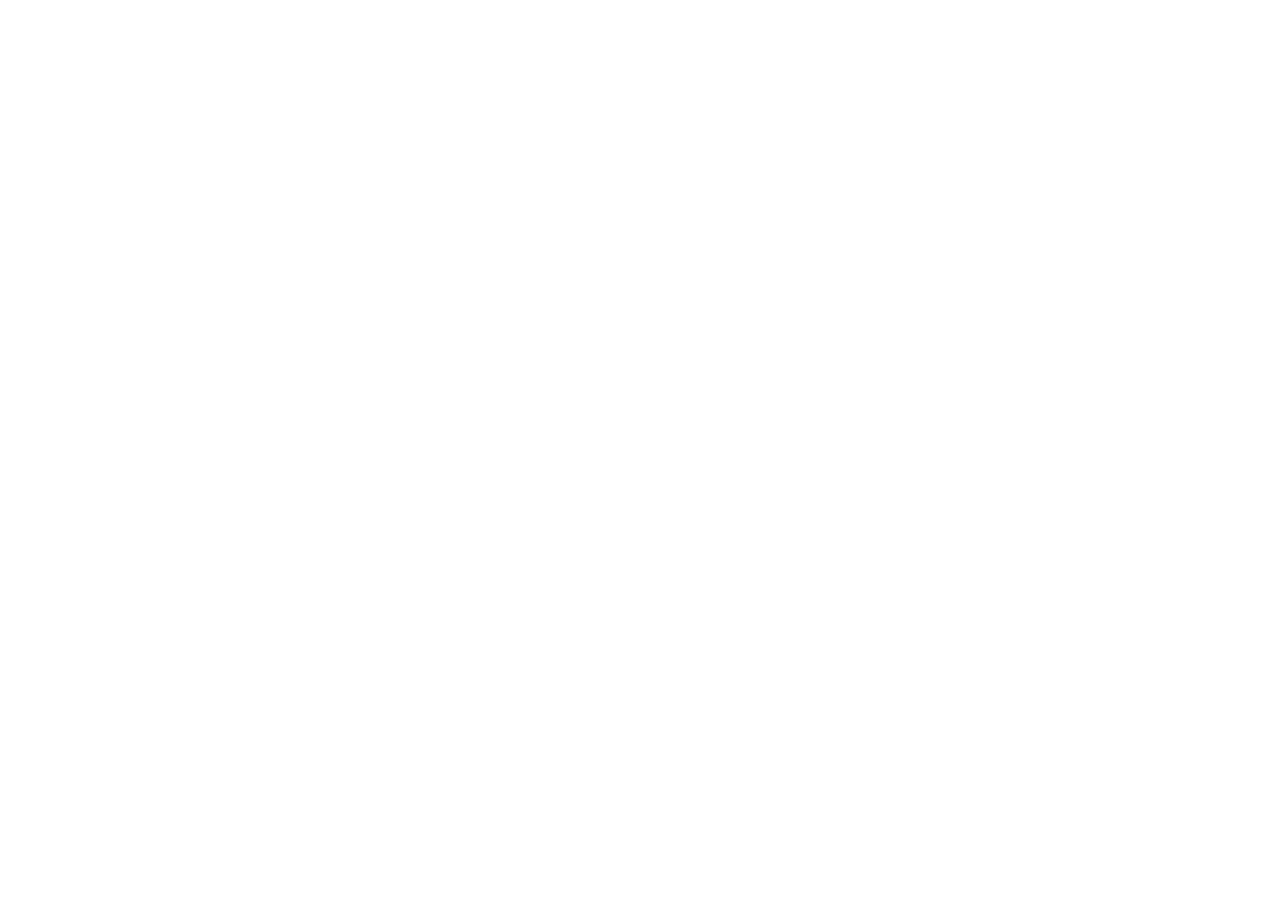
==== porfolio.html @ 5bcb6f86 "up" ====
<!DOCTYPE html>
<html lang="en">
  <head>
    <meta charset="UTF-8" />
    <meta http-equiv="X-UA-Compatible" content="IE=edge" />
    <meta name="viewport" content="width=device-width, initial-scale=1.0" />
    <link rel="preconnect" href="https://fonts.googleapis.com" />
    <link rel="preconnect" href="https://fonts.gstatic.com" crossorigin />
    <link
      href="https://fonts.googleapis.com/css2?family=Roboto:wght@400;500;700&family=Raleway:wght@800&display=swap"
      rel="stylesheet"
    />
    <link
      rel="stylesheet"
      href="https://cdn.jsdelivr.net/npm/modern-normalize@1.1.0/modern-normalize.min.css"
    />
    <link rel="stylesheet" href="./css/styles.css" />
    <title>Effective Solutions for Your Business</title>
  </head>
</html>
---- css/styles.css ----
:root {
  --primary-font: 'Roboto', sans-serif;
  --secondary-font: 'Raleway', sans-serif;
  --primary-background-color: #ffffff;
  --secondary-background-color: #4d5ae5;
  --primary-text-color: #434455;
  --secondary-text-color: #2e2f42;
  --primary-button-color: #4d5ae5;
  --primary-button-background-color: #f4f4fd;
}

h1,
h2,
h3,
p {
  margin-top: 0;
  margin-bottom: 0;
}

ul {
  margin-top: 0;
  margin-bottom: 0;
  padding-left: 0;
}

img {
  display: block;
}

body {
  font-family: var(--primary-font);
  background-color: var(--primary-background-color);
  color: var(--primary-text-color);
}

.list {
  list-style: none;
}

.link {
  text-decoration: none;
}

.container {
  width: 1158px;
  margin-left: auto;
  margin-right: auto;
  padding: 0 15px;
}

.section {
  padding-top: 120px;
  padding-bottom: 120px;
}

.dark-theme {
  color: #ffffff;
}

.light-theme {
  color: #2e2f42;
}

.visually-hidden {
  position: absolute;
  width: 1px;
  height: 1px;
  margin: -1px;
  border: 0;
  padding: 0;
  white-space: nowrap;
  clip-path: inset(100%);
  clip: rect(0 0 0 0);
  overflow: hidden;
}

.header {
  border-bottom: 1px solid #e7e9fc;
}

.header-container {
  display: flex;
  align-items: center;
  justify-content: space-between;
  padding-top: 24px;
  padding-bottom: 24px;
}

.navi-container {
  display: flex;
  align-items: center;
}

.link-logo {
  margin-right: 76px;
}

.list-container {
  display: flex;
  align-items: center;
}

.navi-list:not(:last-child) {
  margin-right: 40px;
}

.list-contacts-container {
  display: flex;
  align-items: center;
  margin-left: auto;
}

.contacts-list-item:not(:last-child) {
  margin-right: 40px;
}

.logo {
  font-family: var(--secondary-font);
  color: #4d5ae5;
}

.navi-list-item {
  display: block;
  color: var(--secondary-text-color);
  font-weight: 500;
  font-size: 16px;
  line-height: 1.5;
  letter-spacing: 0.02em;
}

.navi-list-item .link:hover,
.navi-list-item .link:focus {
  color: #404bbf;
}

.contacts {
  font-style: normal;
}

.contacts-search .link {
  font-weight: 400;
  font-size: 16px;
  line-height: 1.5;
  letter-spacing: 0.02em;
  color: #434455;
}

.contacts-search:hover,
.contacts-search:focus {
  color: #404bbf;
}

.section-main {
  background: #2e2f42;
  padding: 188px 0;
}

.hero-container {
  text-align: center;
  margin: 0 auto;
}

.main-title {
  font-weight: 700;
  font-size: 56px;
  line-height: 1.07;
  letter-spacing: 0.02em;
  text-align: center;
  max-width: 496px;
  margin: 0 auto 48px auto;
}

.main-title:hover,
.main-title:focus {
  background-color: #404bbf;
  cursor: pointer;
}

.button {
  margin: auto;
  min-width: 169px;
  min-height: 56px;
  border: none;
  padding: 16px 32px 16px 32px;
  text-align: center;
  box-shadow: 0px 4px 4px rgba(0, 0, 0, 0.15);
  border-radius: 4px;
  font-family: inherit;
  font-weight: 500;
  font-size: 16px;
  line-height: 1.5;
  letter-spacing: 0.04em;
  color: #ffffff;
  background-color: #4d5ae5;
  cursor: pointer;
}

.button:hover,
.button:focus {
  background-color: #404bbf;
}

.subtitle-container {
  display: flex;
  justify-content: space-between;
  gap: 24px;
}

.subtitle-list {
  width: calc(100% - 72px / 4);
}

.subtitle-features {
  font-weight: 500;
  font-size: 20px;
  line-height: 1.2;
  letter-spacing: 0.02em;
  color: #2e2f42;
  margin-bottom: 8px;
}

.description {
  font-size: 16px;
  line-height: 1.5;
  letter-spacing: 0.02em;
  color: #434455;
}

.image-section {
  padding-top: 0;
}

.list-wrapper {
  display: flex;
  gap: 24px;
}

.wrapper-item {
  flex-basis: calc(100% - 48px / 3);
}

.image-title {
  font-weight: 700;
  font-size: 36px;
  line-height: 1.11;
  text-align: center;
  letter-spacing: 0.02em;
  text-transform: capitalize;
  color: var(--secondary-text-color);
  margin-bottom: 72px;
  text-align: center;
}

.team-section {
  background-color: #f4f4fd;
}

.team-title {
  font-size: 36px;
  line-height: 1.11;
  text-align: center;
  letter-spacing: 0.02em;
  text-transform: capitalize;
  color: var(--secondary-text-color);
  margin-bottom: 72px;
  text-align: center;
}

.team-container {
  display: flex;
  gap: 24px;
}

.team-list-container {
  padding: 32px 16px;
  text-align: center;
}

.team-list {
  background-color: #ffffff;
  flex-basis: calc(100% - 72px / 4);
  border-radius: 0px 0px 4px 4px;
}

.employee-name {
  font-weight: 500;
  font-size: 20px;
  line-height: 1.2;
  letter-spacing: 0.02em;
  margin-bottom: 8px;
  color: var(--secondary-text-color);
}

.employee-position {
  font-weight: 400;
  font-size: 16px;
  line-height: 1.5;
  letter-spacing: 0.02em;
  color: var(--primary-text-color);
}

.footer {
  background: #2e2f42;
}

.footer {
  padding-top: 100px;
  padding-bottom: 100px;
}

.logo-style {
  display: inline-block;
  margin-bottom: 16px;
}

.footer-text {
  font-size: 16px;
  line-height: 1.5;
  letter-spacing: 0.02em;
  color: #f4f4fd;
  width: 264px;
}

:root {
  --primary-font: 'Roboto', sans-serif;
  --secondary-font: 'Raleway', sans-serif;
  --primary-background-color: #ffffff;
  --secondary-background-color: #4d5ae5;
  --primary-text-color: #434455;
  --secondary-text-color: #2e2f42;
  --primary-button-color: #4d5ae5;
  --primary-button-background-color: #f4f4fd;
}

body {
  font-family: var(--primary-font);
  background-color: var(--primary-background-color);
  color: var(--primary-text-color);
}

.list {
  list-style: none;
}

.link {
  text-decoration: none;
}

.logo {
  font-family: var(--secondary-font);
  color: #4d5ae5;
  font-weight: 800;
  font-size: 18px;
  line-height: 1.17;
  letter-spacing: 0.03em;
  text-transform: uppercase;
}

.logo-style {
  color: #2e2f42;
}

.navi-list {
  color: var(--secondary-text-color);
  font-weight: 500;
  font-size: 16px;
  line-height: 1.5;
  letter-spacing: 0.02em;
}

.navi-list:hover,
.navi-list:focus {
  color: #404bbf;
}

.contacts {
  font-style: normal;
}

.contacts-search {
  font-weight: 400;
  font-size: 16px;
  line-height: 1.5;
  letter-spacing: 0.02em;
  color: #434455;
}

.contacts-search:hover,
.contacts-search:focus {
  color: #404bbf;
}

.button-item {
  font-family: var(--primary-font);
  font-weight: 500;
  font-size: 16px;
  line-height: 1.5;
  letter-spacing: 0.04em;
  color: #4d5ae5;
  background-color: #f4f4fd;
  cursor: pointer;
}

.button-item:hover,
.button-item:focus {
  color: #ffffff;
  background-color: #404bbf;
}

.features-title {
  font-weight: 500;
  font-size: 20px;
  line-height: 1.2;
  letter-spacing: 0.02em;
  color: var(--secondary-text-color);
}

.features-subtitle {
  font-size: 16px;
  line-height: 1.5;
  letter-spacing: 0.02em;
  color: var(--primary-text-color);
}

.footer {
  background: #2e2f42;
}

.logo {
  font-family: var(--secondary-font);
  color: #4d5ae5;
  font-weight: 800;
  font-size: 18px;
  line-height: 1.17;
  letter-spacing: 0.03em;
  text-transform: uppercase;
}

.style-logo {
  color: #f4f4fd;
}

.conclusion {
  font-size: 16px;
  line-height: 1.5;
  letter-spacing: 0.02em;
  color: #f4f4fd;
}
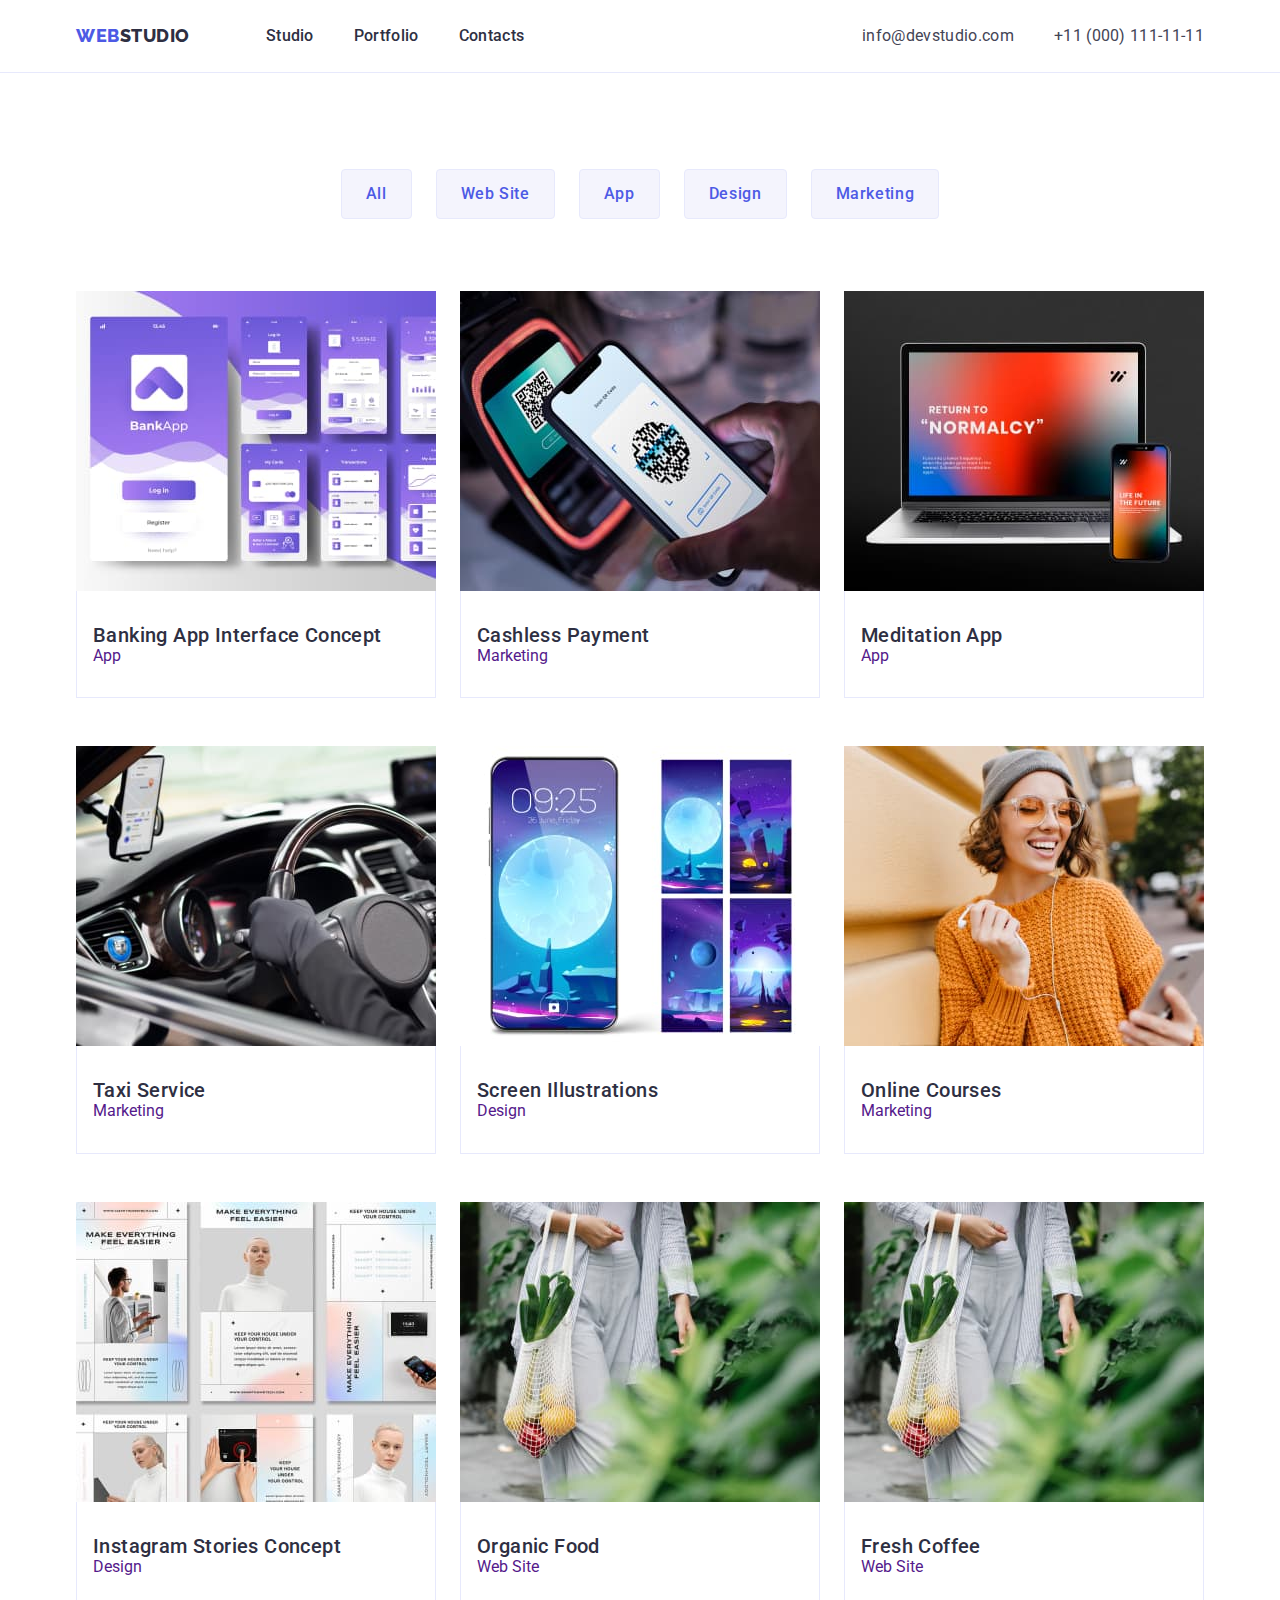
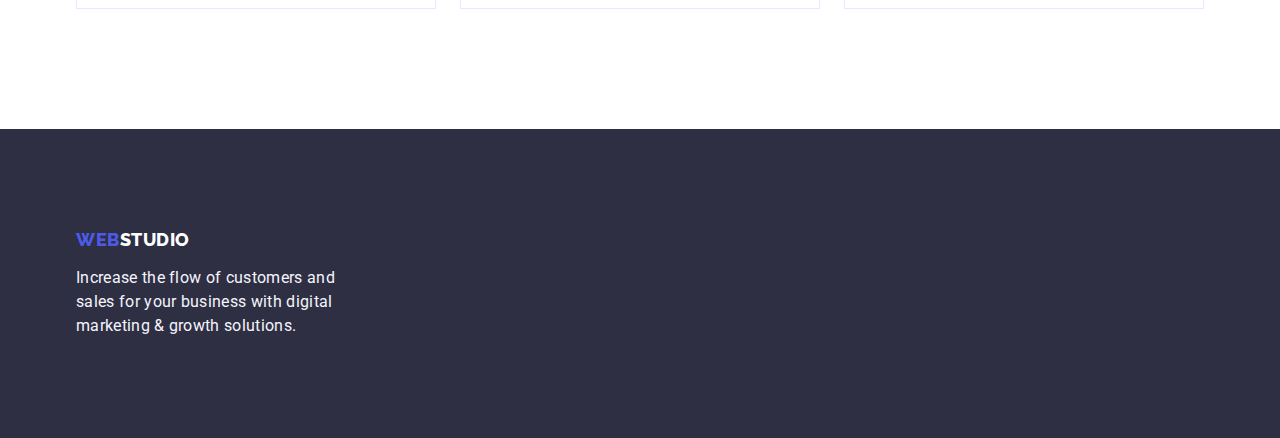
==== commit 4eadaece: "up" ====
--- a/porfolio.html
+++ b/porfolio.html
@@ -15,6 +15,206 @@
       href="https://cdn.jsdelivr.net/npm/modern-normalize@1.1.0/modern-normalize.min.css"
     />
     <link rel="stylesheet" href="./css/styles.css" />
-    <title>Effective Solutions for Your Business</title>
+    <title>Portfolio</title>
   </head>
 </html>
+<body>
+  <header class="header">
+    <div class="container header-container">
+      <nav class="navi navi-container">
+        <a class="link logo link-logo" href="./index.html"
+          >Web<span class="light-theme">Studio</span>
+        </a>
+        <ul class="list list-container">
+          <li class="navi-list">
+            <a class="navi-list-item link" href="./index.html">Studio</a>
+          </li>
+          <li class="navi-list">
+            <a class="navi-list-item link" href="./portfolio.html">Portfolio</a>
+          </li>
+          <li class="navi-list">
+            <a class="navi-list-item link" href="">Contacts</a>
+          </li>
+        </ul>
+      </nav>
+      <address class="contacts contacts-container">
+        <ul class="list list-contacts-container">
+          <li class="contacts-list-item">
+            <a class="contacts-search link" href="mailto:info@devstudio.com"
+              >info@devstudio.com</a
+            >
+          </li>
+          <li class="contacts-list-item">
+            <a class="contacts-search link" href="tel:+110001111111"
+              >+11 (000) 111-11-11</a
+            >
+          </li>
+        </ul>
+      </address>
+    </div>
+  </header>
+  <main>
+      <section class="section button-nav">
+        <div class="container">
+          <h1 hidden class="main-title visually-hidden">Navigation</h1>
+          <ul class="list list-button">
+            <li>
+              <button class="button-item" type="button">All</button>
+            </li>
+            <li>
+              <button class="button-item" type="button">Web Site</button>
+            </li>
+            <li>
+              <button class="button-item" type="button">App</button>
+            </li>
+            <li>
+              <button class="button-item" type="button">Design</button>
+            </li>
+            <li>
+              <button class="button-item" type="button">Marketing</button>
+            </li>
+          </ul>
+          <ul class="list project-list">
+            <li class="link">
+              <a class="link" href=""
+                ><img
+                  src="./images/portfolio/bankingapp.jpg"
+                  alt="banking app"
+                  width="360"
+                  height="300"
+                />
+                <div class="project-item">
+                  <h2 class="features-title">Banking App Interface Concept</h2>
+                  <p class="features-item">App</p>
+                </div>
+              </a>
+            </li>
+            <li class="link">
+              <a class="link" href=""
+                ><img src="./images/portfolio/cashlesspayment.jpg"
+                  alt="cashless payment"
+                  width="360"
+                  height="300"
+                />   
+                <div class="project-item">
+                  <h2 class="features-title">Cashless Payment</h2>
+                  <p class="features-item">Marketing</p>
+                </div>
+              </a>
+            </li>
+            <li class="link">
+              <a class="link" href=""
+                ><img src="./images/portfolio/meditationapp.jpg"
+                  alt="meditation app"
+                  width="360"
+                  height="300"
+                />
+                <div class="project-item">
+                  <h2 class="features-title">Meditation App</h2>
+                  <p class="features-item">App</p>
+                </div>
+              </a>
+            </li>
+            <li class="link">
+              <a class="link" href=""
+                ><img
+                  src="./images/portfolio/taxiservice.jpg"
+                  alt="taxi service"
+                  width="360"
+                  height="300"
+                />
+                <div class="project-item">
+                  <h2 class="features-title">Taxi Service</h2>
+                  <p class="features-item">Marketing</p>
+                </div>
+              </a>
+            </li>
+            <li class="link">
+              <a class="link" href=""
+                ><img
+                  src="./images/portfolio/screenillustrations.jpg"
+                  alt="screen illustration"
+                  width="360"
+                  height="300"
+                />
+                <div class="project-item">
+                  <h2 class="features-title">Screen Illustrations</h2>
+                  <p class="features-item">Design</p>
+                </div>
+              </a>
+            </li>
+            <li class="link">
+              <a class="link" href=""
+                ><img
+                  src="./images/portfolio/onlinecourses.jpg"
+                  alt="online courses"
+                  width="360"
+                  height="300"
+                />
+                <div class="project-item">
+                  <h2 class="features-title">Online Courses</h2>
+                  <p class="features-item">Marketing</p>
+                </div>
+              </a>
+            </li>
+            <li class="link">
+              <a class="link" href=""
+                ><img
+                  src="./images/portfolio/instagramstories.jpg"
+                  alt="instagram stories"
+                  width="360"
+                  height="300"
+                />
+                <div class="project-item">
+                  <h2 class="features-title">Instagram Stories Concept</h2>
+                  <p class="features-item">Design</p>
+                </div>
+              </a>
+            </li>
+            <li class="link">
+              <a class="link" href=""
+                ><img
+                  src="./images/portfolio/organicfood.jpg"
+                  alt="organic food"
+                  width="360"
+                  height="300"
+                />
+                <div class="project-item">
+                  <h2 class="features-title">Organic Food</h2>
+                  <p class="features-item">Web Site</p>
+                </div>
+              </a>
+            </li>
+            <li class="link">
+              <a class="link" href=""
+                ><img
+                  src="./images/portfolio/organicfood.jpg"
+                  alt="fresh coffee"
+                  width="360"
+                  height="300"
+                />
+                <div class="project-item">
+                  <h2 class="features-title">Fresh Coffee</h2>
+                  <p class="features-item">Web Site</p>
+                </div>
+              </a>
+            </li>
+          </ul>
+        </div>
+      </section>
+    </main>
+    <footer class="footer">
+      <div class="container">
+        <a class="link logo logo-style" href="./index.html"
+          >Web<span class="dark-theme">Studio</span>
+        </a>
+        <p class="footer-text">
+          Increase the flow of customers and sales for your business with
+          digital marketing & growth solutions.
+        </p>
+      </div>
+    </footer>
+  </body>
+</html>
+
+</body>
--- a/css/styles.css
+++ b/css/styles.css
@@ -446,3 +446,59 @@
   letter-spacing: 0.02em;
   color: #f4f4fd;
 }
+
+.list-button {
+  display: flex;
+  justify-content: center;
+  margin: 0 auto;
+  gap: 24px;
+  margin-bottom: 72px;
+}
+
+.button-nav {
+  padding-top: 96px;
+}
+
+.button-item {
+  font-family: inherit;
+  font-weight: 500;
+  font-size: 16px;
+  line-height: 1.5;
+  letter-spacing: 0.04em;
+  color: var(--primary-button-color);
+  background: var(--primary-button-background-color);
+  border: 1px solid #e7e9fc;
+  border-radius: 4px;
+  padding: 12px 24px;
+}
+
+.button-item:hover,
+.button-item:focus {
+  background-color: #404bbf;
+  color: #ffffff;
+  cursor: pointer;
+  border: 1px solid transparent;
+}
+
+.title {
+  font-weight: 700;
+  font-size: 36px;
+  line-height: 1.1;
+  letter-spacing: 0.02em;
+  text-transform: capitalize;
+  color: #2e2f42;
+}
+
+.project-list {
+  display: flex;
+  flex-wrap: wrap;
+  column-gap: 24px;
+  row-gap: 48px;
+  flex-basis: calc(100% - 72px / 3);
+}
+
+.project-item {
+  padding: 32px 16px;
+  border: 1px solid #e7e9fc;
+  border-top: none;
+}
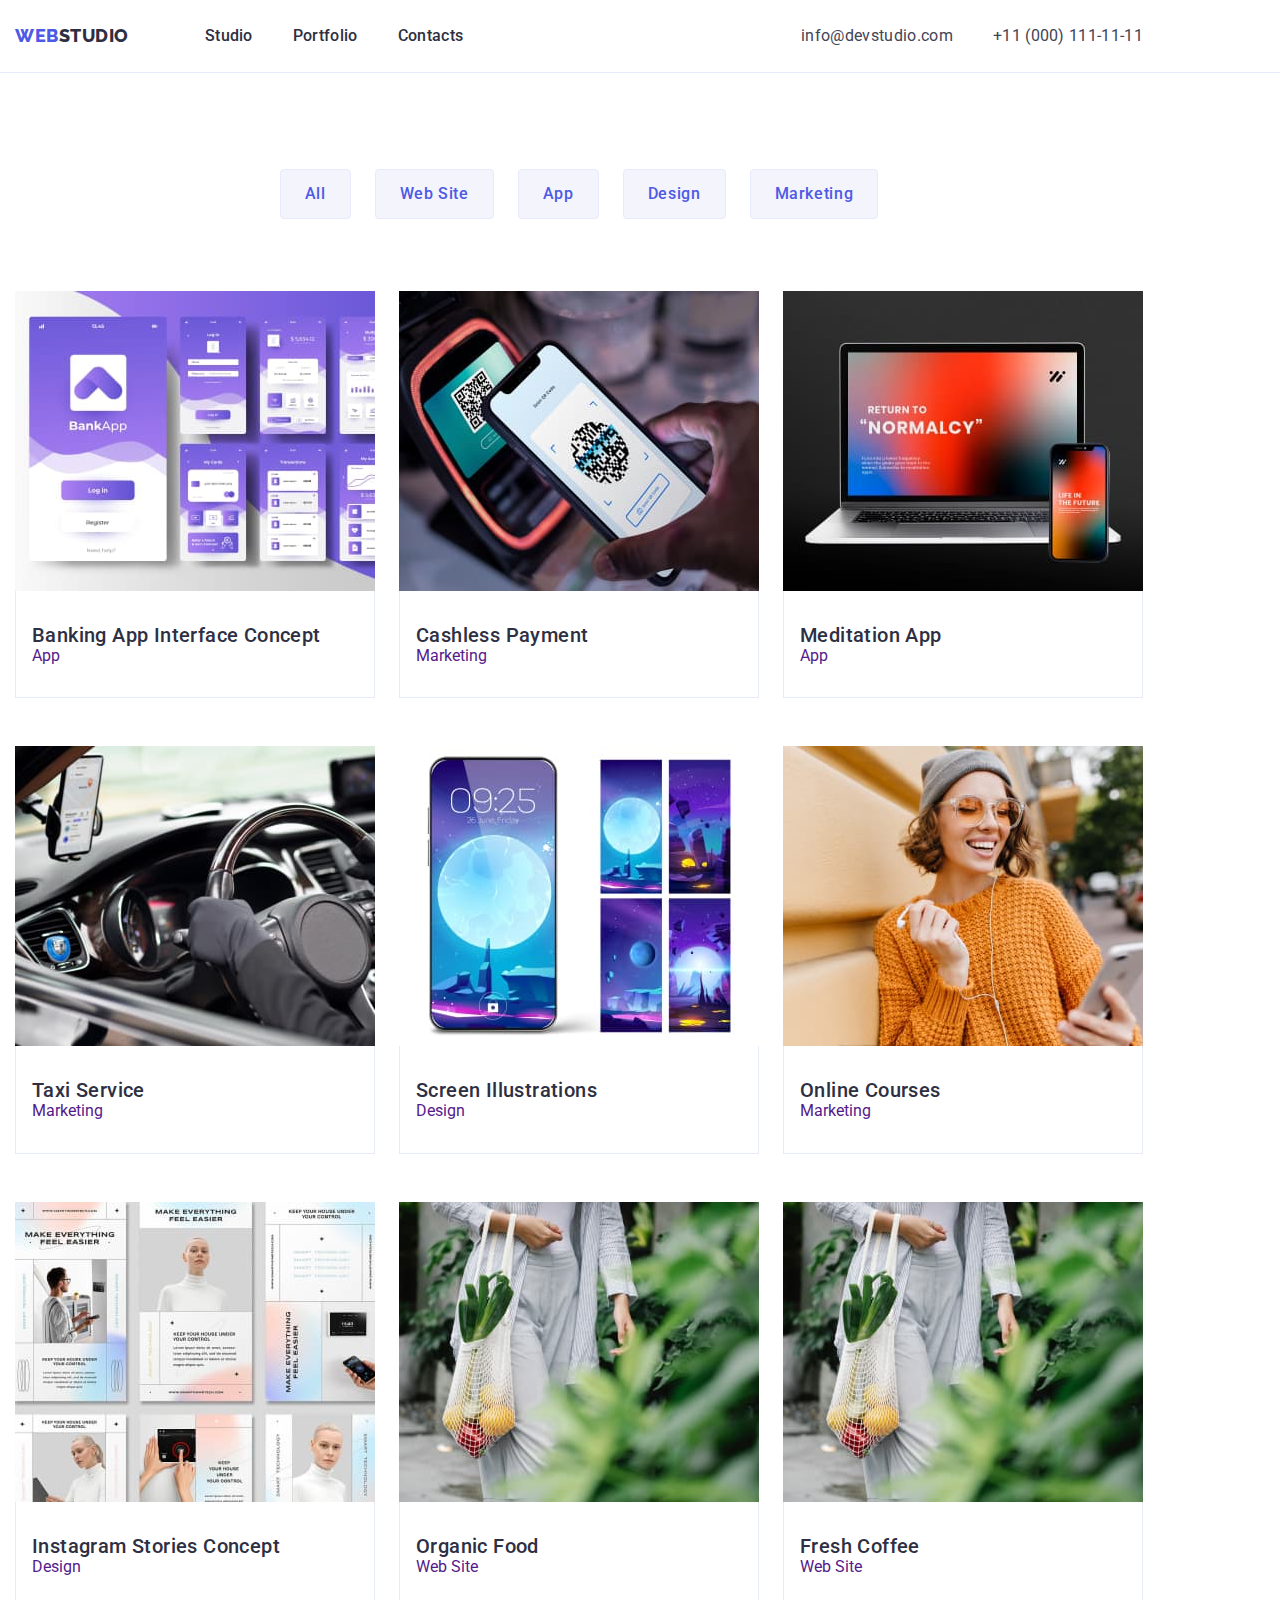
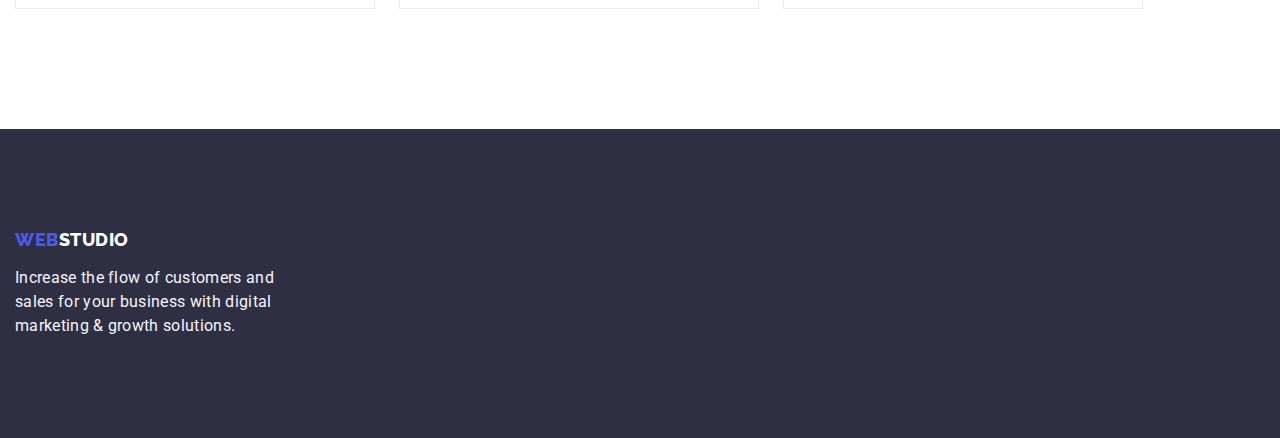
==== commit 89b3fd5b: "up" ====
--- a/porfolio.html
+++ b/porfolio.html
@@ -217,4 +217,4 @@
   </body>
 </html>
 
-</body>
+
--- a/css/styles.css
+++ b/css/styles.css
@@ -43,9 +43,9 @@
 
 .container {
   width: 1158px;
-  margin-left: auto;
-  margin-right: auto;
-  padding: 0 15px;
+  margin-left: 0 auto;
+  margin-right: 0 auto;
+  padding: 0 15px 0 15px;
 }
 
 .section {
@@ -82,8 +82,6 @@
   display: flex;
   align-items: center;
   justify-content: space-between;
-  padding-top: 24px;
-  padding-bottom: 24px;
 }
 
 .navi-container {
@@ -126,6 +124,8 @@
   font-size: 16px;
   line-height: 1.5;
   letter-spacing: 0.02em;
+  padding-top: 24px;
+  padding-bottom: 24px;
 }
 
 .navi-list-item .link:hover,
@@ -177,6 +177,7 @@
 }
 
 .button {
+  display: block;
   margin: auto;
   min-width: 169px;
   min-height: 56px;
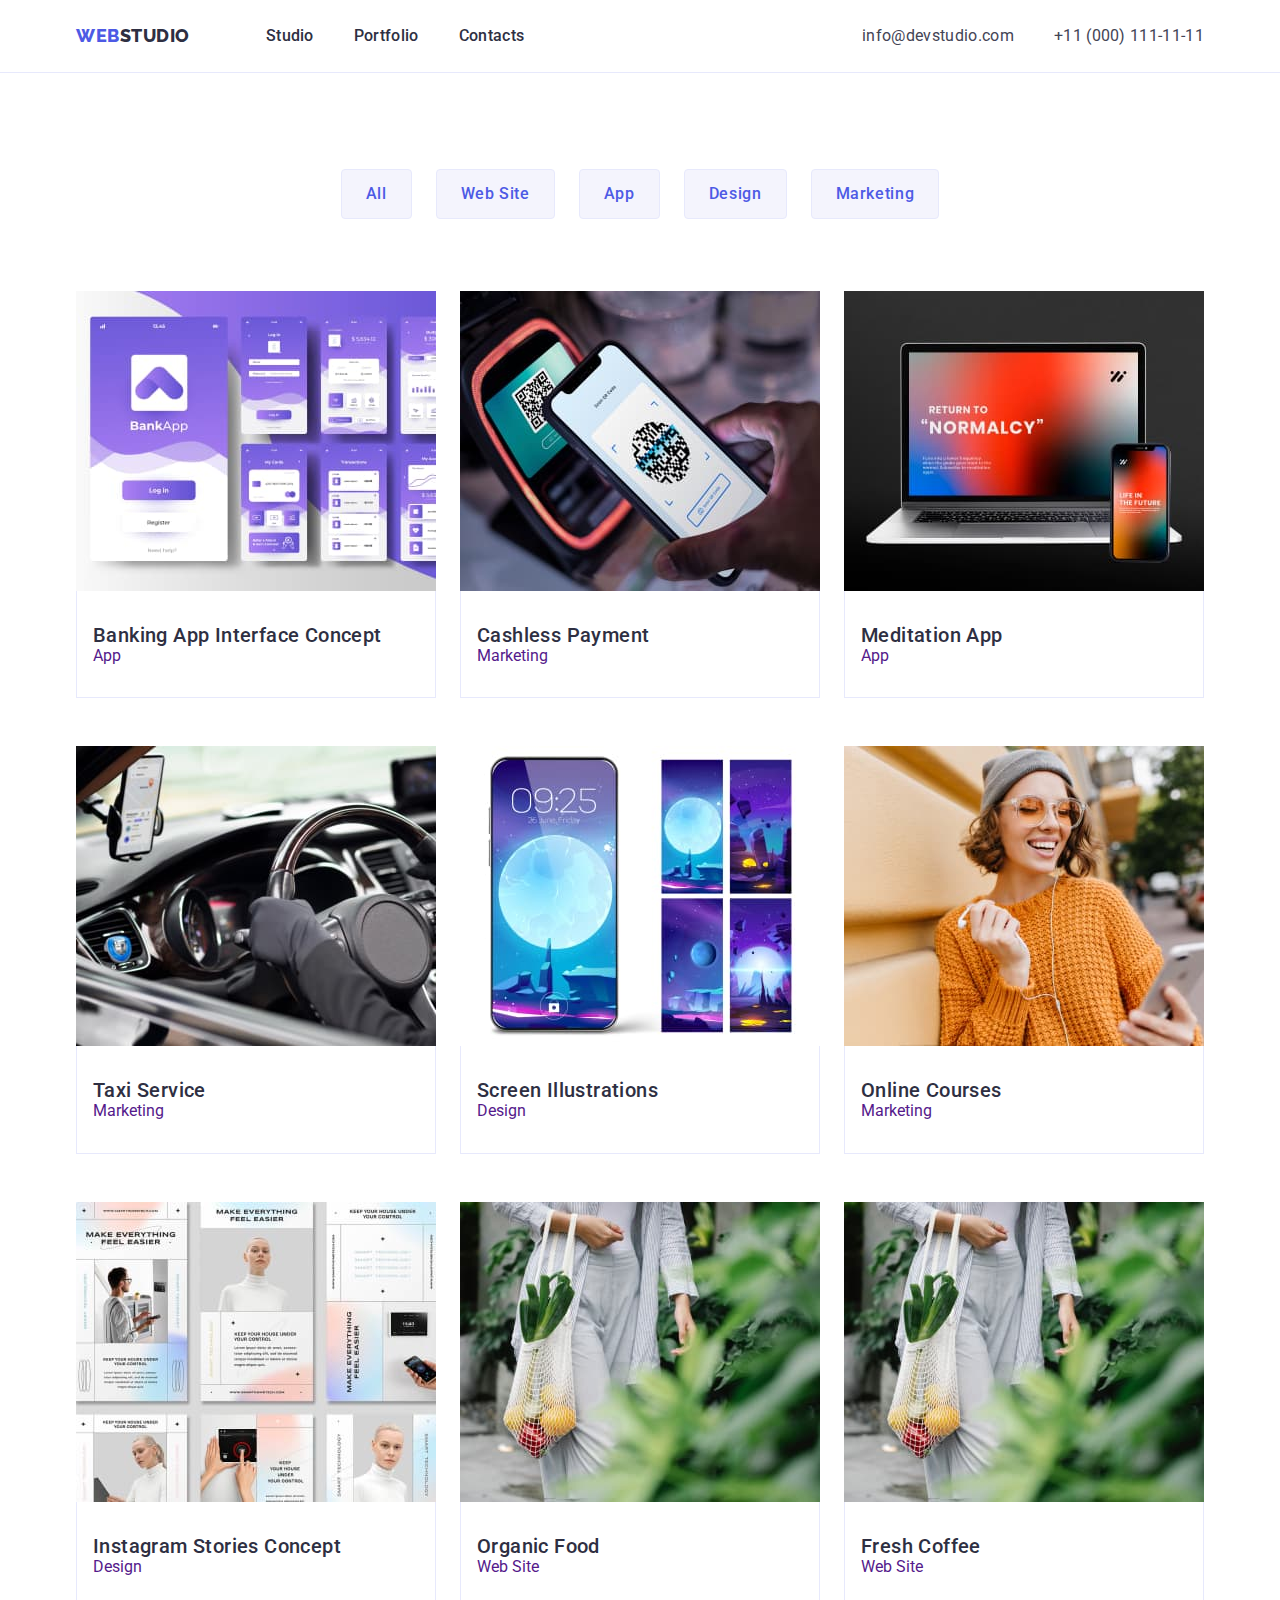
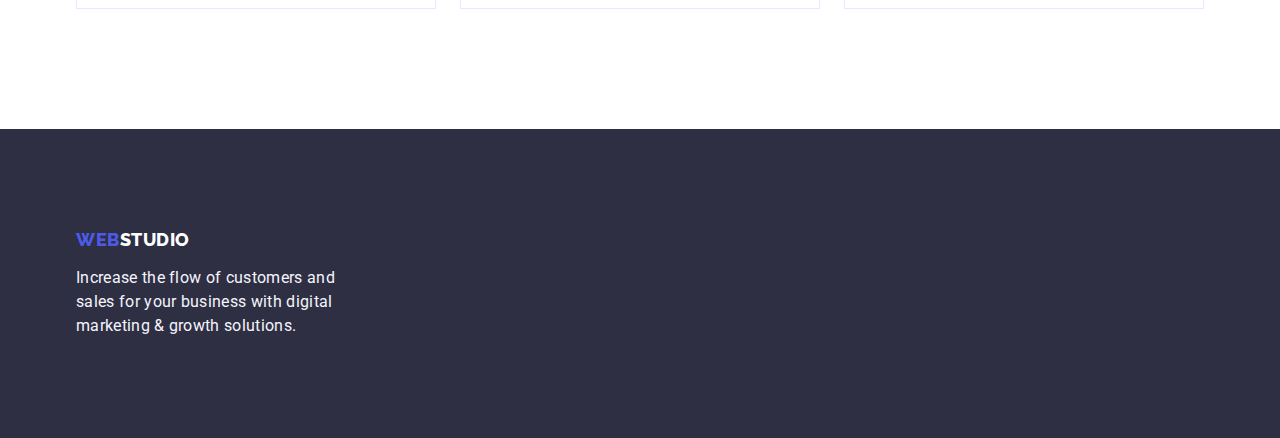
==== commit 3b34c624: "up" ====
--- a/porfolio.html
+++ b/porfolio.html
@@ -17,43 +17,45 @@
     <link rel="stylesheet" href="./css/styles.css" />
     <title>Portfolio</title>
   </head>
-</html>
-<body>
-  <header class="header">
-    <div class="container header-container">
-      <nav class="navi navi-container">
-        <a class="link logo link-logo" href="./index.html"
-          >Web<span class="light-theme">Studio</span>
-        </a>
-        <ul class="list list-container">
-          <li class="navi-list">
-            <a class="navi-list-item link" href="./index.html">Studio</a>
-          </li>
-          <li class="navi-list">
-            <a class="navi-list-item link" href="./portfolio.html">Portfolio</a>
-          </li>
-          <li class="navi-list">
-            <a class="navi-list-item link" href="">Contacts</a>
-          </li>
-        </ul>
-      </nav>
-      <address class="contacts contacts-container">
-        <ul class="list list-contacts-container">
-          <li class="contacts-list-item">
-            <a class="contacts-search link" href="mailto:info@devstudio.com"
-              >info@devstudio.com</a
-            >
-          </li>
-          <li class="contacts-list-item">
-            <a class="contacts-search link" href="tel:+110001111111"
-              >+11 (000) 111-11-11</a
-            >
-          </li>
-        </ul>
-      </address>
-    </div>
-  </header>
-  <main>
+
+  <body>
+    <header class="header">
+      <div class="container header-container">
+        <nav class="navi navi-container">
+          <a class="link logo link-logo" href="./index.html"
+            >Web<span class="light-theme">Studio</span>
+          </a>
+          <ul class="list list-container">
+            <li class="navi-list">
+              <a class="navi-list-item link" href="./index.html">Studio</a>
+            </li>
+            <li class="navi-list">
+              <a class="navi-list-item link" href="./portfolio.html"
+                >Portfolio</a
+              >
+            </li>
+            <li class="navi-list">
+              <a class="navi-list-item link" href="">Contacts</a>
+            </li>
+          </ul>
+        </nav>
+        <address class="contacts contacts-container">
+          <ul class="list list-contacts-container">
+            <li class="contacts-list-item">
+              <a class="contacts-search link" href="mailto:info@devstudio.com"
+                >info@devstudio.com</a
+              >
+            </li>
+            <li class="contacts-list-item">
+              <a class="contacts-search link" href="tel:+110001111111"
+                >+11 (000) 111-11-11</a
+              >
+            </li>
+          </ul>
+        </address>
+      </div>
+    </header>
+    <main>
       <section class="section button-nav">
         <div class="container">
           <h1 hidden class="main-title visually-hidden">Navigation</h1>
@@ -91,11 +93,12 @@
             </li>
             <li class="link">
               <a class="link" href=""
-                ><img src="./images/portfolio/cashlesspayment.jpg"
+                ><img
+                  src="./images/portfolio/cashlesspayment.jpg"
                   alt="cashless payment"
                   width="360"
                   height="300"
-                />   
+                />
                 <div class="project-item">
                   <h2 class="features-title">Cashless Payment</h2>
                   <p class="features-item">Marketing</p>
@@ -104,7 +107,8 @@
             </li>
             <li class="link">
               <a class="link" href=""
-                ><img src="./images/portfolio/meditationapp.jpg"
+                ><img
+                  src="./images/portfolio/meditationapp.jpg"
                   alt="meditation app"
                   width="360"
                   height="300"
@@ -216,5 +220,3 @@
     </footer>
   </body>
 </html>
-
-
--- a/css/styles.css
+++ b/css/styles.css
@@ -33,24 +33,23 @@
   color: var(--primary-text-color);
 }
 
-.list {
-  list-style: none;
-}
-
-.link {
-  text-decoration: none;
-}
-
 .container {
   width: 1158px;
-  margin-left: 0 auto;
-  margin-right: 0 auto;
+  margin: 0 auto;
   padding: 0 15px 0 15px;
 }
 
 .section {
   padding-top: 120px;
   padding-bottom: 120px;
+}
+
+.list {
+  list-style: none;
+}
+
+.link {
+  text-decoration: none;
 }
 
 .dark-theme {
@@ -180,7 +179,7 @@
   display: block;
   margin: auto;
   min-width: 169px;
-  min-height: 56px;
+  height: 56px;
   border: none;
   padding: 16px 32px 16px 32px;
   text-align: center;
